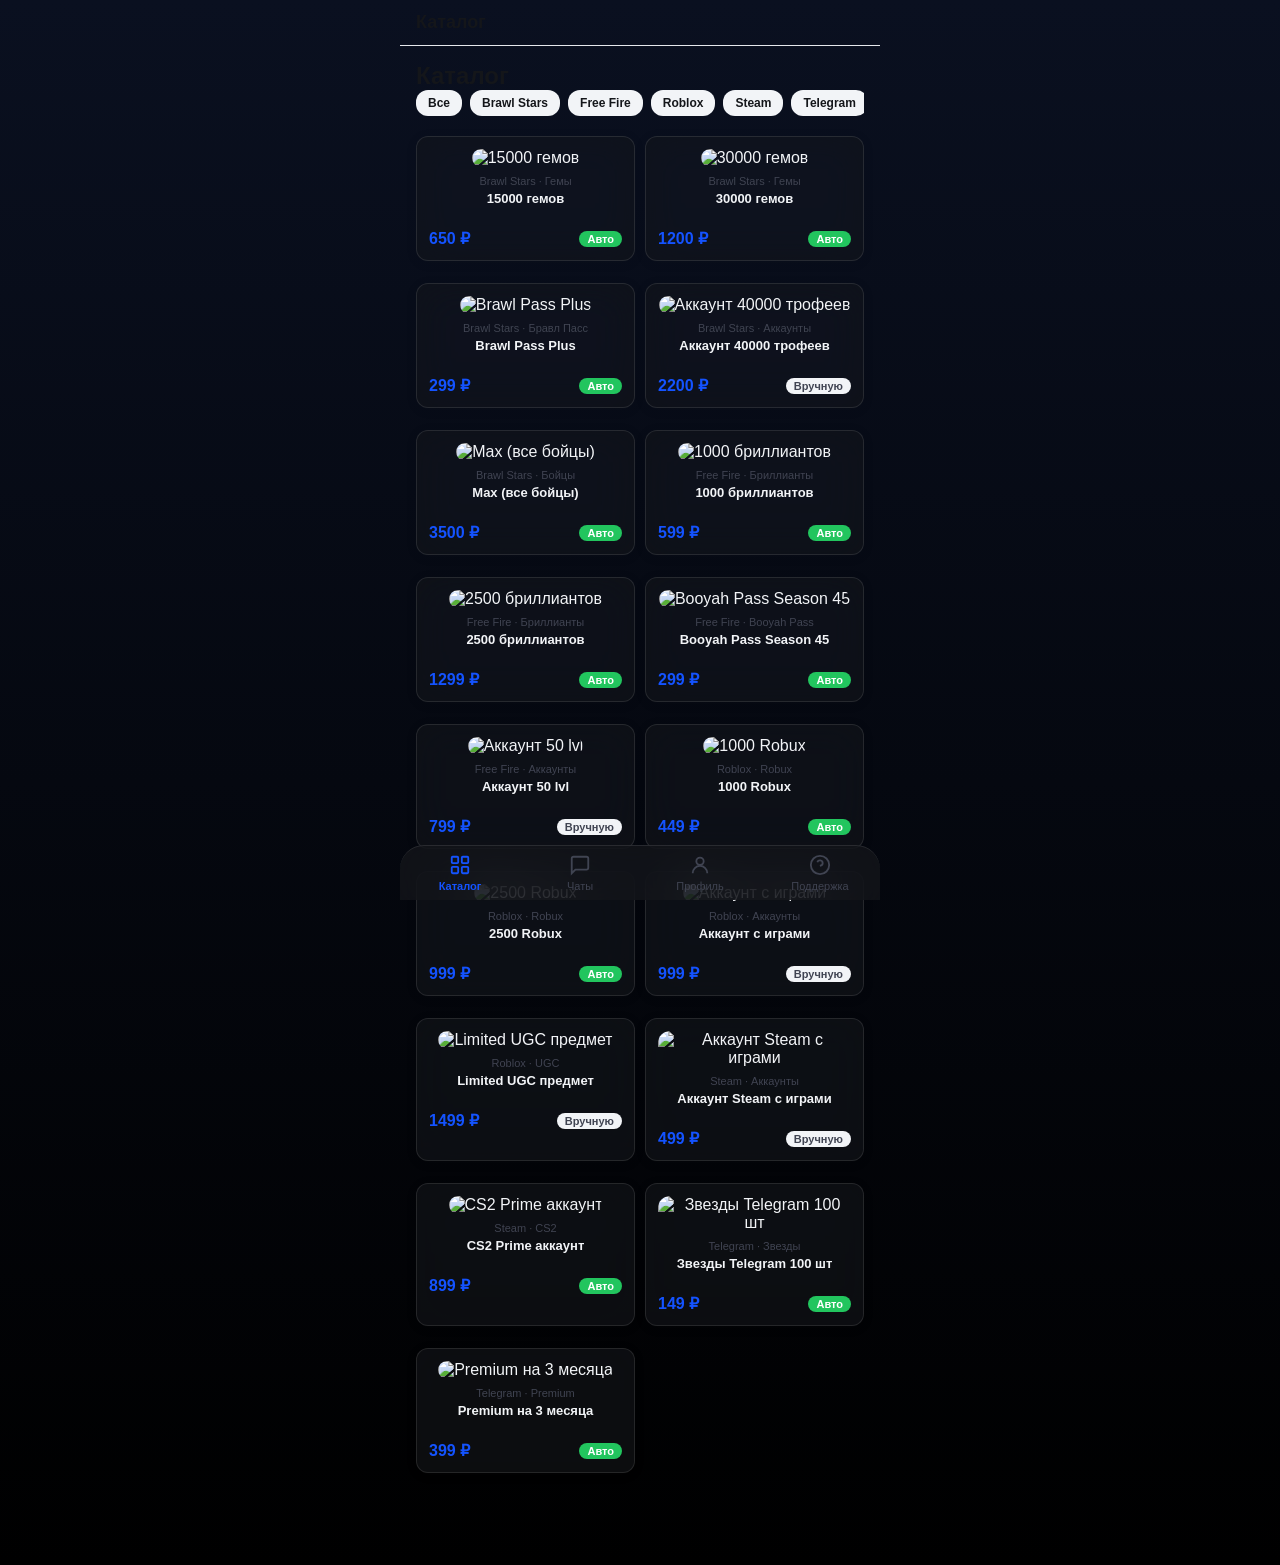
==== webapp/index.html @ cf665b2a "Initial: Playerok Telegram Web App" ====
<!DOCTYPE html>
<html lang="ru">
<head>
<meta charset="utf-8">
<meta name="viewport" content="width=device-width, initial-scale=1.0, maximum-scale=1.0, user-scalable=no">
<title>Playerok — маркетплейс</title>
<link rel="stylesheet" href="css/app.css">
<script src="https://telegram.org/js/telegram-web-app.js"></script>
</head>
<body>
<div class="app" id="app">
  <div class="topbar"><h1 id="title">Playerok</h1></div>
  <div class="content" id="content"></div>
  <nav class="bottomnav" id="nav">
    <button data-tab="catalog" class="active"><svg width="22" height="22" viewBox="0 0 24 24" fill="none" stroke="currentColor" stroke-width="2"><rect x="3" y="3" width="7" height="7" rx="1"/><rect x="14" y="3" width="7" height="7" rx="1"/><rect x="3" y="14" width="7" height="7" rx="1"/><rect x="14" y="14" width="7" height="7" rx="1"/></svg><span>Каталог</span></button>
    <button data-tab="chats"><svg width="22" height="22" viewBox="0 0 24 24" fill="none" stroke="currentColor" stroke-width="2"><path d="M21 15a2 2 0 0 1-2 2H7l-4 4V5a2 2 0 0 1 2-2h14a2 2 0 0 1 2 2z"/></svg><span>Чаты</span></button>
    <button data-tab="profile"><svg width="22" height="22" viewBox="0 0 24 24" fill="none" stroke="currentColor" stroke-width="2"><circle cx="12" cy="8" r="4"/><path d="M4 21a8 8 0 0 1 16 0"/></svg><span>Профиль</span></button>
    <button data-tab="support"><svg width="22" height="22" viewBox="0 0 24 24" fill="none" stroke="currentColor" stroke-width="2"><circle cx="12" cy="12" r="10"/><path d="M9.09 9a3 3 0 0 1 5.83 1c0 2-3 3-3 3"/><line x1="12" y1="17" x2="12.01" y2="17"/></svg><span>Поддержка</span></button>
  </nav>
</div>

<!-- Product modal -->
<div class="modal hidden" id="productModal">
  <div class="box" id="productBox"></div>
</div>

<!-- Topup modal -->
<div class="modal hidden" id="topupModal">
  <div class="box">
    <h2>Пополнение баланса</h2>
    <div id="topupMsg"></div>
    <button class="btn secondary" style="margin-top:12px" onclick="document.getElementById('topupModal').classList.add('hidden')">Закрыть</button>
  </div>
</div>

<!-- Withdraw modal -->
<div class="modal hidden" id="withdrawModal">
  <div class="box">
    <h2>Вывод средств</h2>
    <div id="withdrawMsg"></div>
    <button class="btn secondary" style="margin-top:12px" onclick="document.getElementById('withdrawModal').classList.add('hidden')">Закрыть</button>
  </div>
</div>


<script src="js/app.js"></script>
</body>
</html>
---- webapp/css/app.css ----
:root {
  --bg: #0f1115;
  --bg-soft: #1a1d24;
  --surface: #1a1d24;
  --text: #f2f4f7;
  --text-soft: #a1a7b3;
  --border: #2a2e37;
  --primary: #1453ff;
  --primary-soft: #1e2a4a;
  --accent: #ff640a;
  --accent-soft: #2a1f15;
  --purple: #9d64ff;
  --success: #22c55e;
  --danger: #ef4444;
  --radius: 12px;
  --shadow: 0 2px 12px rgba(0,0,0,0.3);
}
@media (prefers-color-scheme: light) {
  :root {
    --bg: #ffffff;
    --bg-soft: #f2f4f7;
    --surface: #ffffff;
    --text: #14161a;
    --text-soft: #404452;
    --border: #e6e8ec;
    --primary-soft: #f1f5ff;
    --accent-soft: #fff3ec;
    --shadow: 0 2px 12px rgba(20,22,26,0.08);
  }
  .bottomnav { background: rgba(255,255,255,0.75); color: #14161a; border-top: 1px solid rgba(0,0,0,0.08); }
  .bottomnav button { color: #404452; }
  .bottomnav button.active { color: #1453ff; }
}
* { box-sizing: border-box; margin: 0; padding: 0; }
body { font-family: -apple-system, "Segoe UI", Roboto, sans-serif; background: linear-gradient(180deg, #0a1020 0%, #000000 100%); color: var(--text); min-height: 100vh; }
.app { max-width: 480px; margin: 0 auto; min-height: 100vh; display: flex; flex-direction: column; }
.topbar { padding: 12px 16px; display: flex; align-items: center; justify-content: space-between; border-bottom: 1px solid var(--border); }
.topbar h1 { font-size: 18px; }
.content { flex: 1; padding: 16px; padding-bottom: 80px; overflow-y: auto; }
.bottomnav { position: fixed; bottom: 0; left: 50%; transform: translateX(-50%); width: 100%; max-width: 480px; display: flex; border-top: 1px solid rgba(255,255,255,0.1); background: rgba(20,22,26,0.75); backdrop-filter: blur(24px) saturate(180%); -webkit-backdrop-filter: blur(24px) saturate(180%); z-index: 50; color: #f2f4f7; border-radius: 24px 24px 0 0; overflow: hidden; }
.bottomnav button { color: #a1a7b3; }
.bottomnav button.active { color: #ffffff; }
.bottomnav button { flex: 1; padding: 8px 4px; border: none; background: none; color: var(--text-soft); font-size: 11px; cursor: pointer; display: flex; flex-direction: column; align-items: center; gap: 4px; }
.bottomnav button svg { display: block; }
.bottomnav button.active { color: var(--primary); font-weight: 600; }
.card { background: rgba(20,22,26,0.6); border: 1px solid rgba(255,255,255,0.1); border-radius: var(--radius); padding: 12px; margin-bottom: 12px; box-shadow: var(--shadow); backdrop-filter: blur(20px) saturate(180%); -webkit-backdrop-filter: blur(20px) saturate(180%); color: #f2f4f7; }
.btn { background: var(--primary); color: #fff; border: none; border-radius: var(--radius); padding: 12px 16px; width: 100%; font-size: 15px; font-weight: 600; cursor: pointer; }
.btn.secondary { background: var(--bg-soft); color: var(--text); }
.btn.accent { background: var(--accent); }
.input { width: 100%; padding: 10px 12px; border: 1px solid var(--border); border-radius: 8px; background: var(--bg); color: var(--text); font-size: 14px; margin-bottom: 10px; }
.modal { position: fixed; inset: 0; background: rgba(0,0,0,0.5); display: flex; align-items: flex-end; justify-content: center; z-index: 100; }
.modal .box { background: var(--surface); border-radius: 20px 20px 0 0; padding: 20px; width: 100%; max-width: 480px; max-height: 80vh; overflow-y: auto; }
.modal .box::before { content: ''; display: block; width: 40px; height: 4px; background: var(--border); border-radius: 999px; margin: 0 auto 16px; }
.terms { white-space: pre-wrap; font-size: 13px; line-height: 1.5; }
.badge { display: inline-block; padding: 2px 8px; border-radius: 999px; font-size: 11px; font-weight: 600; }
.badge.new { background: var(--accent); color: #fff; }
.badge.auto { background: var(--success); color: #fff; }
.grid { display: grid; grid-template-columns: 1fr 1fr; gap: 10px; }
.product { text-align: center; }
.product img { width: 64px; height: 64px; border-radius: 12px; object-fit: cover; margin-bottom: 6px; }
.hidden { display: none; }
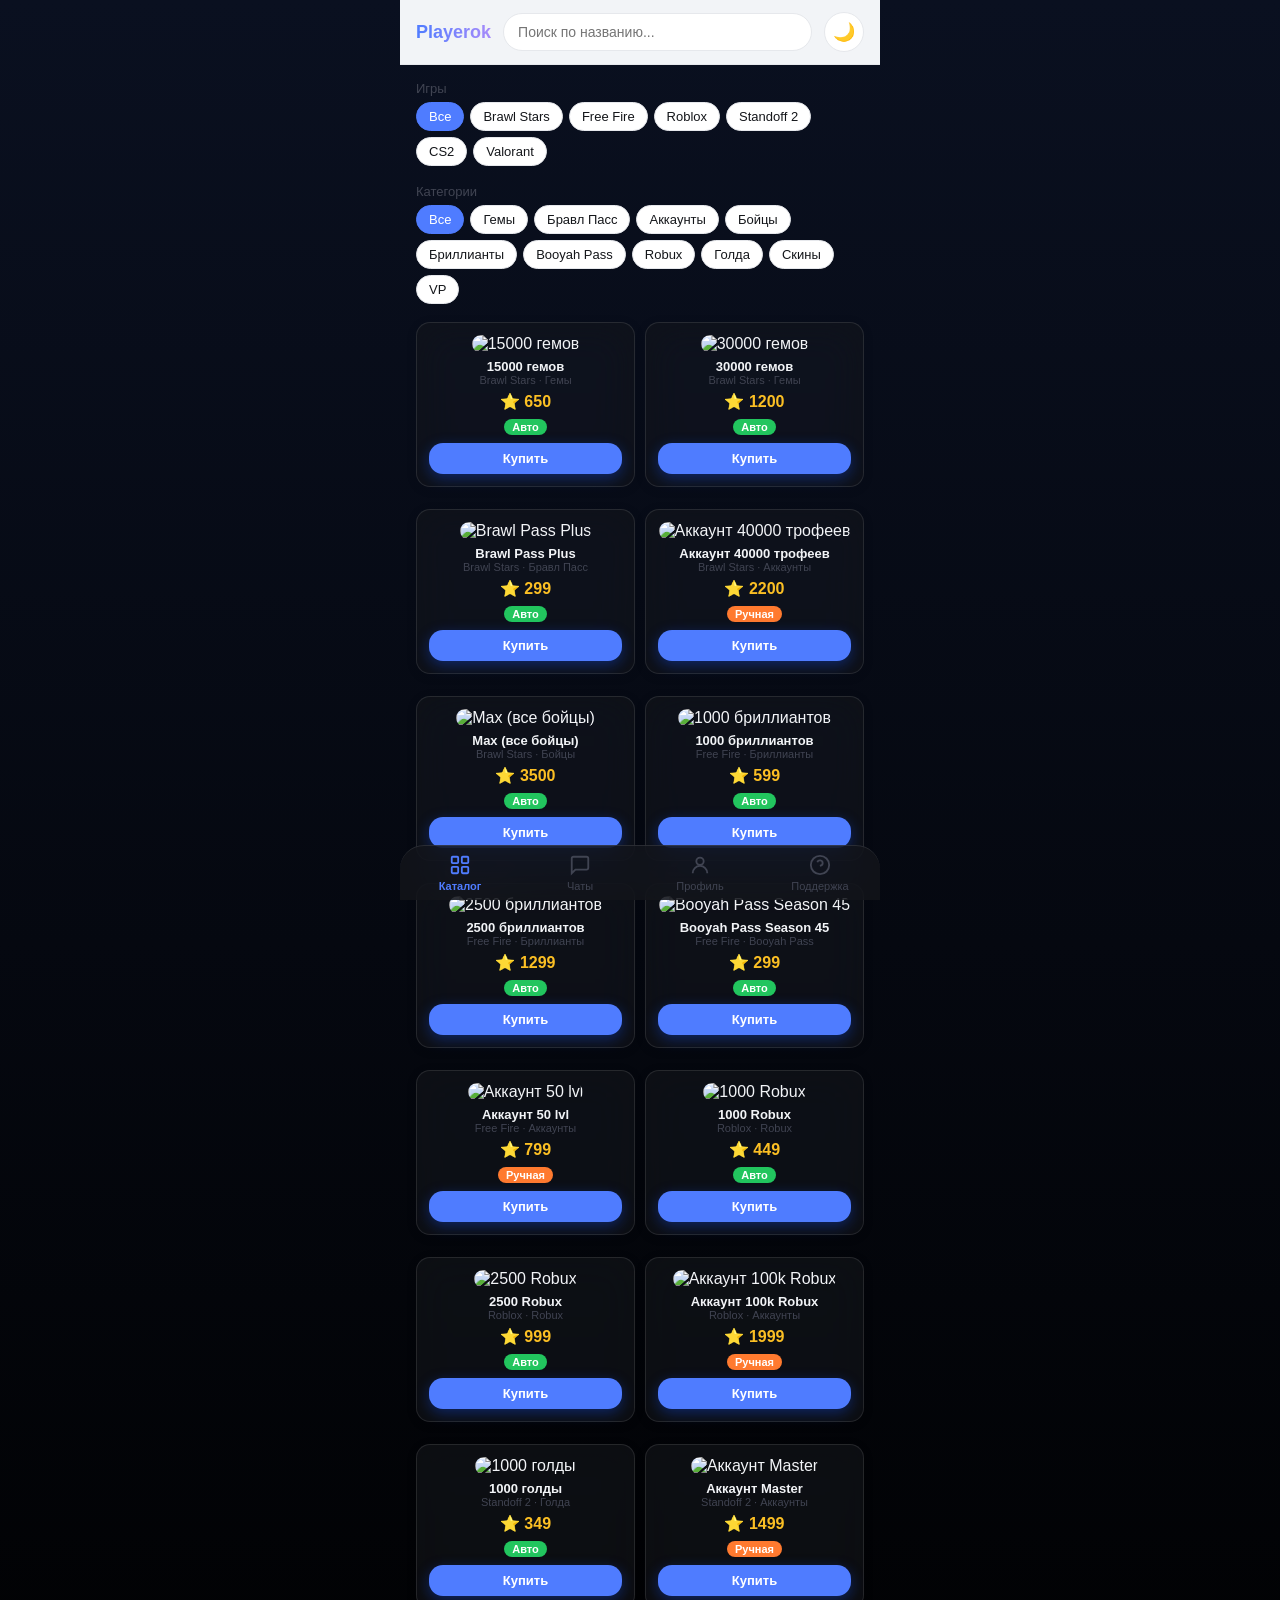
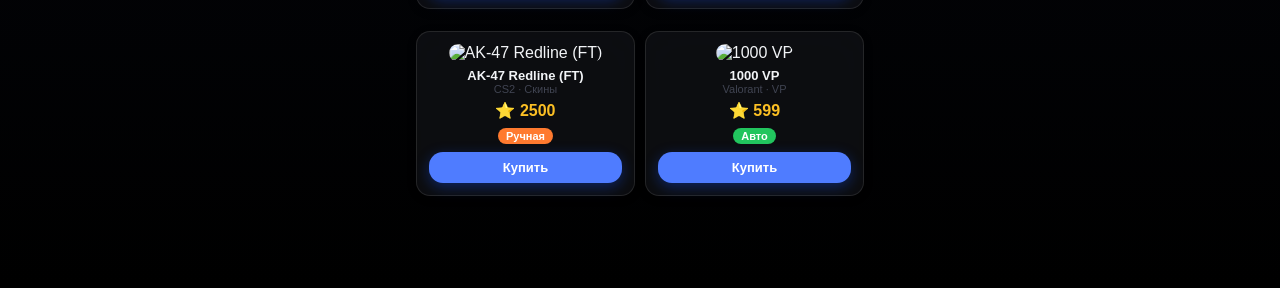
==== commit 6e90bfd2: "Redesign webapp like Playerok: catalog with star prices, chat tab, Stars payment integration" ====
--- a/webapp/index.html
+++ b/webapp/index.html
@@ -9,7 +9,11 @@
 </head>
 <body>
 <div class="app" id="app">
-  <div class="topbar"><h1 id="title">Playerok</h1></div>
+  <div class="topbar">
+  <h1 id="title">Playerok</h1>
+  <div class="search"><input id="search" placeholder="Поиск по названию..." /></div>
+  <button id="themeToggle" class="theme-toggle">🌙</button>
+</div>
   <div class="content" id="content"></div>
   <nav class="bottomnav" id="nav">
     <button data-tab="catalog" class="active"><svg width="22" height="22" viewBox="0 0 24 24" fill="none" stroke="currentColor" stroke-width="2"><rect x="3" y="3" width="7" height="7" rx="1"/><rect x="14" y="3" width="7" height="7" rx="1"/><rect x="3" y="14" width="7" height="7" rx="1"/><rect x="14" y="14" width="7" height="7" rx="1"/></svg><span>Каталог</span></button>
--- a/webapp/css/app.css
+++ b/webapp/css/app.css
@@ -1,20 +1,69 @@
 :root {
-  --bg: #0f1115;
-  --bg-soft: #1a1d24;
-  --surface: #1a1d24;
-  --text: #f2f4f7;
-  --text-soft: #a1a7b3;
-  --border: #2a2e37;
-  --primary: #1453ff;
-  --primary-soft: #1e2a4a;
-  --accent: #ff640a;
+  --bg: #0b0d12;
+  --bg-soft: #161922;
+  --surface: #161922;
+  --text: #f5f7fa;
+  --text-soft: #9aa3b2;
+  --border: #262a35;
+  --primary: #4f7cff;
+  --primary-soft: #1a2540;
+  --accent: #ff7a2f;
   --accent-soft: #2a1f15;
-  --purple: #9d64ff;
+  --purple: #a78bfa;
   --success: #22c55e;
   --danger: #ef4444;
-  --radius: 12px;
-  --shadow: 0 2px 12px rgba(0,0,0,0.3);
+  --radius: 14px;
+  --shadow: 0 4px 16px rgba(0,0,0,0.4);
+  --star: #fbbf24;
 }
+[data-theme="light"] {
+  --bg: #f5f7fa;
+  --bg-soft: #ffffff;
+  --surface: #ffffff;
+  --text: #0b0d12;
+  --text-soft: #5a6270;
+  --border: #e2e6ed;
+  --primary-soft: #eef3ff;
+  --accent-soft: #fff3ec;
+  --shadow: 0 4px 16px rgba(20,22,26,0.08);
+}
+* { box-sizing: border-box; margin: 0; padding: 0; }
+body { font-family: "Inter", -apple-system, "Segoe UI", Roboto, sans-serif; background: var(--bg); color: var(--text); min-height: 100vh; -webkit-font-smoothing: antialiased; transition: background .2s, color .2s; }
+.app { max-width: 480px; margin: 0 auto; min-height: 100vh; display: flex; flex-direction: column; }
+.topbar { padding: 14px 16px; display: flex; align-items: center; gap: 12px; border-bottom: 1px solid var(--border); background: var(--bg-soft); position: sticky; top: 0; z-index: 10; }
+.topbar h1 { font-size: 20px; font-weight: 800; background: linear-gradient(90deg, var(--primary), var(--purple)); -webkit-background-clip: text; background-clip: text; color: transparent; }
+.search { flex: 1; }
+.search input { width: 100%; padding: 10px 14px; border: 1px solid var(--border); border-radius: 999px; background: var(--bg); color: var(--text); font-size: 14px; }
+.theme-toggle { background: var(--bg); border: 1px solid var(--border); border-radius: 999px; width: 40px; height: 40px; cursor: pointer; font-size: 18px; }
+.content { flex: 1; padding: 16px; padding-bottom: 88px; overflow-y: auto; }
+.bottomnav { position: fixed; bottom: 0; left: 50%; transform: translateX(-50%); width: 100%; max-width: 480px; display: flex; border-top: 1px solid var(--border); background: var(--bg-soft); backdrop-filter: blur(24px); z-index: 50; }
+.bottomnav button { flex: 1; background: none; border: none; padding: 10px 4px; color: var(--text-soft); font-size: 11px; cursor: pointer; display: flex; flex-direction: column; align-items: center; gap: 4px; }
+.bottomnav button.active { color: var(--primary); font-weight: 600; }
+.card { background: var(--bg-soft); border: 1px solid var(--border); border-radius: var(--radius); padding: 12px; margin-bottom: 12px; box-shadow: var(--shadow); transition: transform .2s, box-shadow .2s; }
+.card:hover { transform: translateY(-2px); box-shadow: 0 8px 24px rgba(0,0,0,0.35); }
+.btn { background: var(--primary); color: #fff; border: none; border-radius: var(--radius); padding: 12px 16px; width: 100%; font-size: 15px; font-weight: 600; cursor: pointer; transition: transform .15s, opacity .15s; }
+.btn:active { transform: scale(0.98); }
+.btn.secondary { background: var(--bg); color: var(--text); border: 1px solid var(--border); }
+.btn.accent { background: var(--accent); }
+.btn.star { background: var(--star); color: #000; }
+.input { width: 100%; padding: 10px 12px; border: 1px solid var(--border); border-radius: 8px; background: var(--bg); color: var(--text); font-size: 14px; margin-bottom: 10px; }
+.modal { position: fixed; inset: 0; background: rgba(0,0,0,0.6); display: flex; align-items: flex-end; justify-content: center; z-index: 100; }
+.modal .box { background: var(--surface); border-radius: 20px 20px 0 0; padding: 20px; width: 100%; max-width: 480px; max-height: 85vh; overflow-y: auto; }
+.modal .box::before { content: ''; display: block; width: 40px; height: 4px; background: var(--border); border-radius: 999px; margin: 0 auto 16px; }
+.hidden { display: none; }
+.grid { display: grid; grid-template-columns: 1fr 1fr; gap: 10px; }
+.product { text-align: center; }
+.product img { width: 64px; height: 64px; border-radius: 12px; object-fit: cover; margin-bottom: 6px; }
+.badge { display: inline-block; padding: 2px 8px; border-radius: 999px; font-size: 11px; font-weight: 600; }
+.badge.new { background: var(--accent); color: #fff; }
+.badge.auto { background: var(--success); color: #fff; }
+.badge.star { background: var(--star); color: #000; }
+.cat-chip { display: inline-block; padding: 6px 12px; border-radius: 999px; background: var(--bg); border: 1px solid var(--border); font-size: 13px; cursor: pointer; margin: 0 6px 6px 0; }
+.cat-chip.active { background: var(--primary); color: #fff; border-color: var(--primary); }
+.chat-msg { padding: 10px 12px; border-radius: 12px; margin-bottom: 8px; max-width: 80%; }
+.chat-msg.me { background: var(--primary); color: #fff; margin-left: auto; }
+.chat-msg.them { background: var(--bg); border: 1px solid var(--border); }
+.chat-input { display: flex; gap: 8px; padding: 12px 16px; border-top: 1px solid var(--border); background: var(--bg-soft); position: fixed; bottom: 60px; left: 50%; transform: translateX(-50%); width: 100%; max-width: 480px; }
 @media (prefers-color-scheme: light) {
   :root {
     --bg: #ffffff;
@@ -32,7 +81,8 @@
   .bottomnav button.active { color: #1453ff; }
 }
 * { box-sizing: border-box; margin: 0; padding: 0; }
-body { font-family: -apple-system, "Segoe UI", Roboto, sans-serif; background: linear-gradient(180deg, #0a1020 0%, #000000 100%); color: var(--text); min-height: 100vh; }
+body { font-family: "Inter", -apple-system, "Segoe UI", Roboto, sans-serif; background: linear-gradient(180deg, #0a1020 0%, #000000 100%); color: var(--text); min-height: 100vh; -webkit-font-smoothing: antialiased; }
+@import url('https://fonts.googleapis.com/css2?family=Inter:wght@400;500;600;700;800&display=swap');
 .app { max-width: 480px; margin: 0 auto; min-height: 100vh; display: flex; flex-direction: column; }
 .topbar { padding: 12px 16px; display: flex; align-items: center; justify-content: space-between; border-bottom: 1px solid var(--border); }
 .topbar h1 { font-size: 18px; }
@@ -44,7 +94,12 @@
 .bottomnav button svg { display: block; }
 .bottomnav button.active { color: var(--primary); font-weight: 600; }
 .card { background: rgba(20,22,26,0.6); border: 1px solid rgba(255,255,255,0.1); border-radius: var(--radius); padding: 12px; margin-bottom: 12px; box-shadow: var(--shadow); backdrop-filter: blur(20px) saturate(180%); -webkit-backdrop-filter: blur(20px) saturate(180%); color: #f2f4f7; }
-.btn { background: var(--primary); color: #fff; border: none; border-radius: var(--radius); padding: 12px 16px; width: 100%; font-size: 15px; font-weight: 600; cursor: pointer; }
+.btn { background: var(--primary); color: #fff; border: none; border-radius: var(--radius); padding: 12px 16px; width: 100%; font-size: 15px; font-weight: 600; cursor: pointer; transition: transform .15s ease, opacity .15s ease, box-shadow .15s ease; box-shadow: 0 4px 14px rgba(20,83,255,0.35); }
+.btn:active { transform: scale(0.98); }
+.btn.secondary { background: var(--bg-soft); color: var(--text); box-shadow: none; }
+.btn.accent { background: var(--accent); box-shadow: 0 4px 14px rgba(255,100,10,0.35); }
+.card { background: rgba(20,22,26,0.6); border: 1px solid rgba(255,255,255,0.1); border-radius: var(--radius); padding: 12px; margin-bottom: 12px; box-shadow: var(--shadow); backdrop-filter: blur(20px) saturate(180%); -webkit-backdrop-filter: blur(20px) saturate(180%); color: #f2f4f7; transition: transform .2s ease, box-shadow .2s ease; }
+.card:hover { transform: translateY(-2px); box-shadow: 0 8px 24px rgba(0,0,0,0.35); }
 .btn.secondary { background: var(--bg-soft); color: var(--text); }
 .btn.accent { background: var(--accent); }
 .input { width: 100%; padding: 10px 12px; border: 1px solid var(--border); border-radius: 8px; background: var(--bg); color: var(--text); font-size: 14px; margin-bottom: 10px; }
@@ -59,3 +114,9 @@
 .product { text-align: center; }
 .product img { width: 64px; height: 64px; border-radius: 12px; object-fit: cover; margin-bottom: 6px; }
 .hidden { display: none; }
+.tabs { display: flex; gap: 6px; margin-bottom: 12px; overflow-x: auto; }
+.tab { background: var(--bg-soft); color: var(--text); border: 1px solid var(--border); border-radius: 999px; padding: 8px 14px; font-size: 13px; cursor: pointer; white-space: nowrap; }
+.tab.active { background: var(--primary); color: #fff; border-color: var(--primary); }
+.table { width: 100%; border-collapse: collapse; }
+.table .row { display: grid; grid-template-columns: 1fr 1.5fr 1fr 1fr; gap: 8px; padding: 8px 0; border-bottom: 1px solid var(--border); font-size: 13px; }
+label { display: block; font-size: 12px; color: var(--text-soft); margin-bottom: 4px; }
